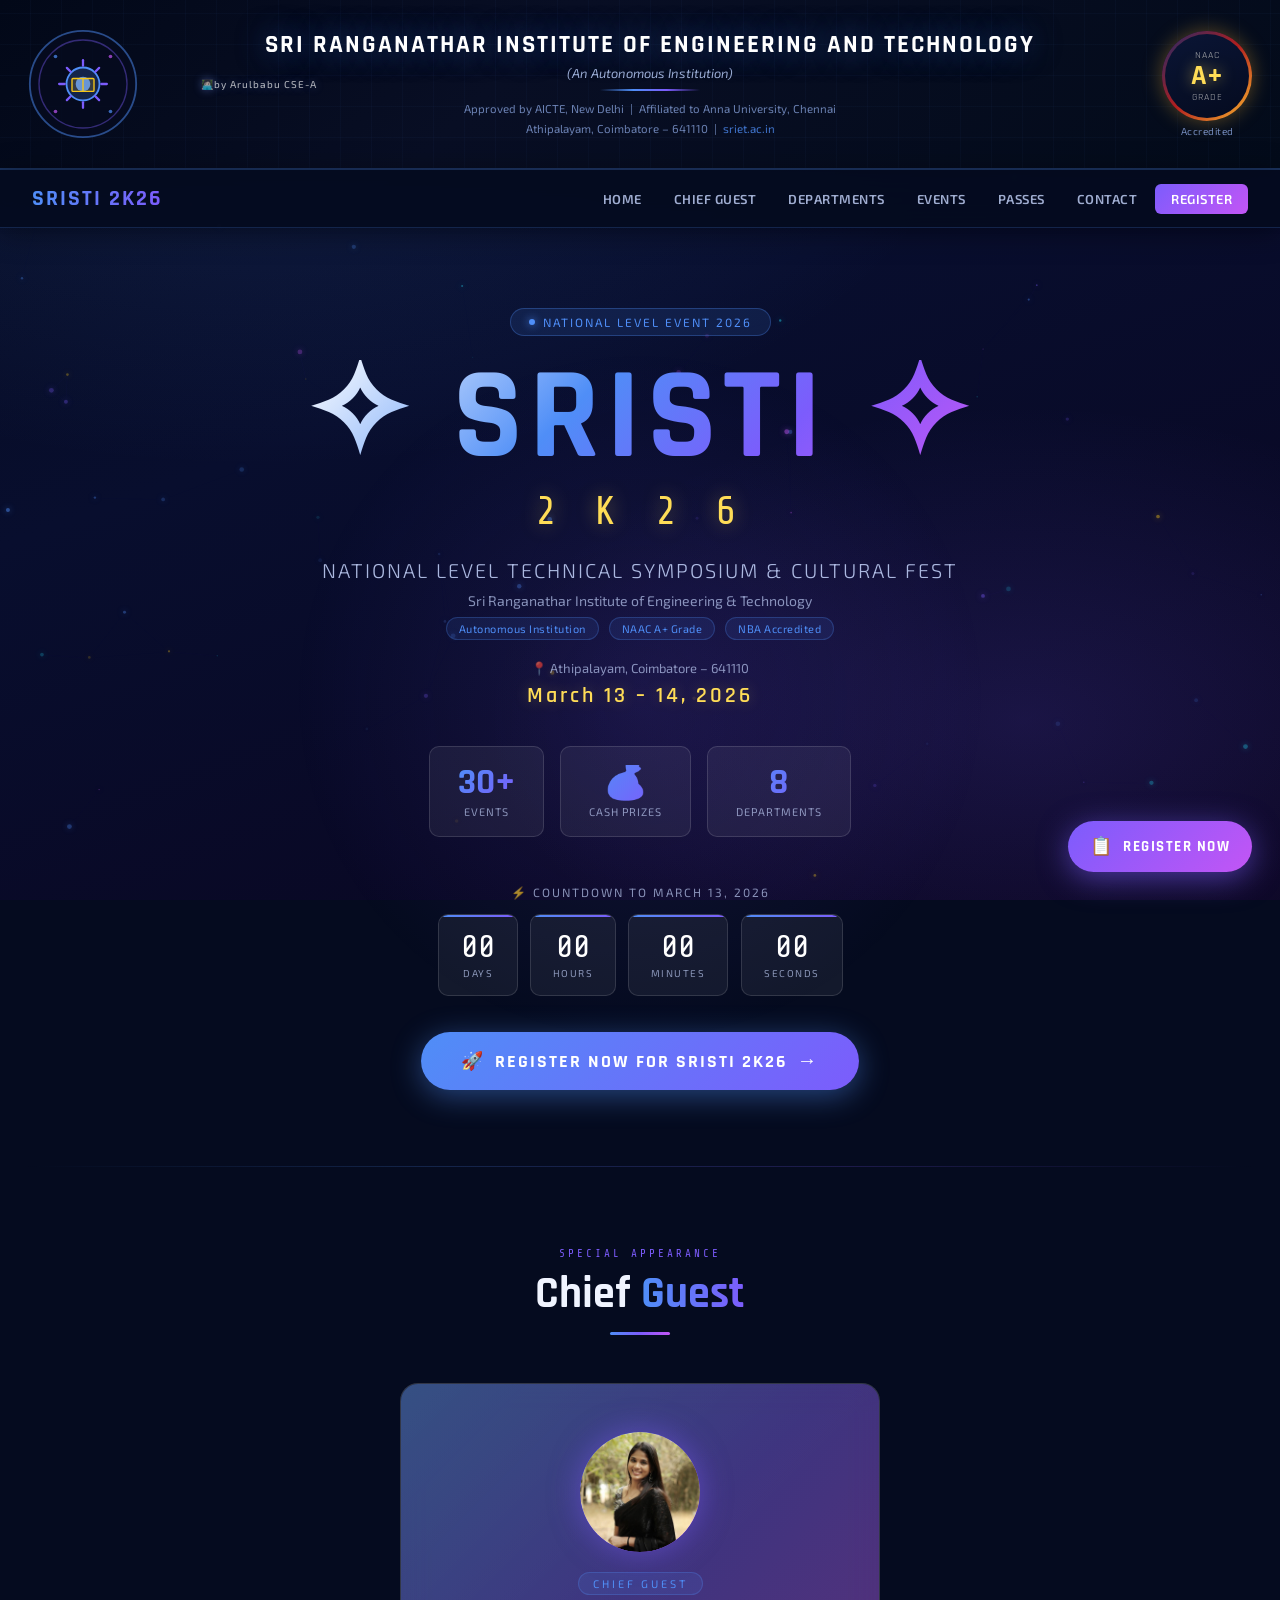
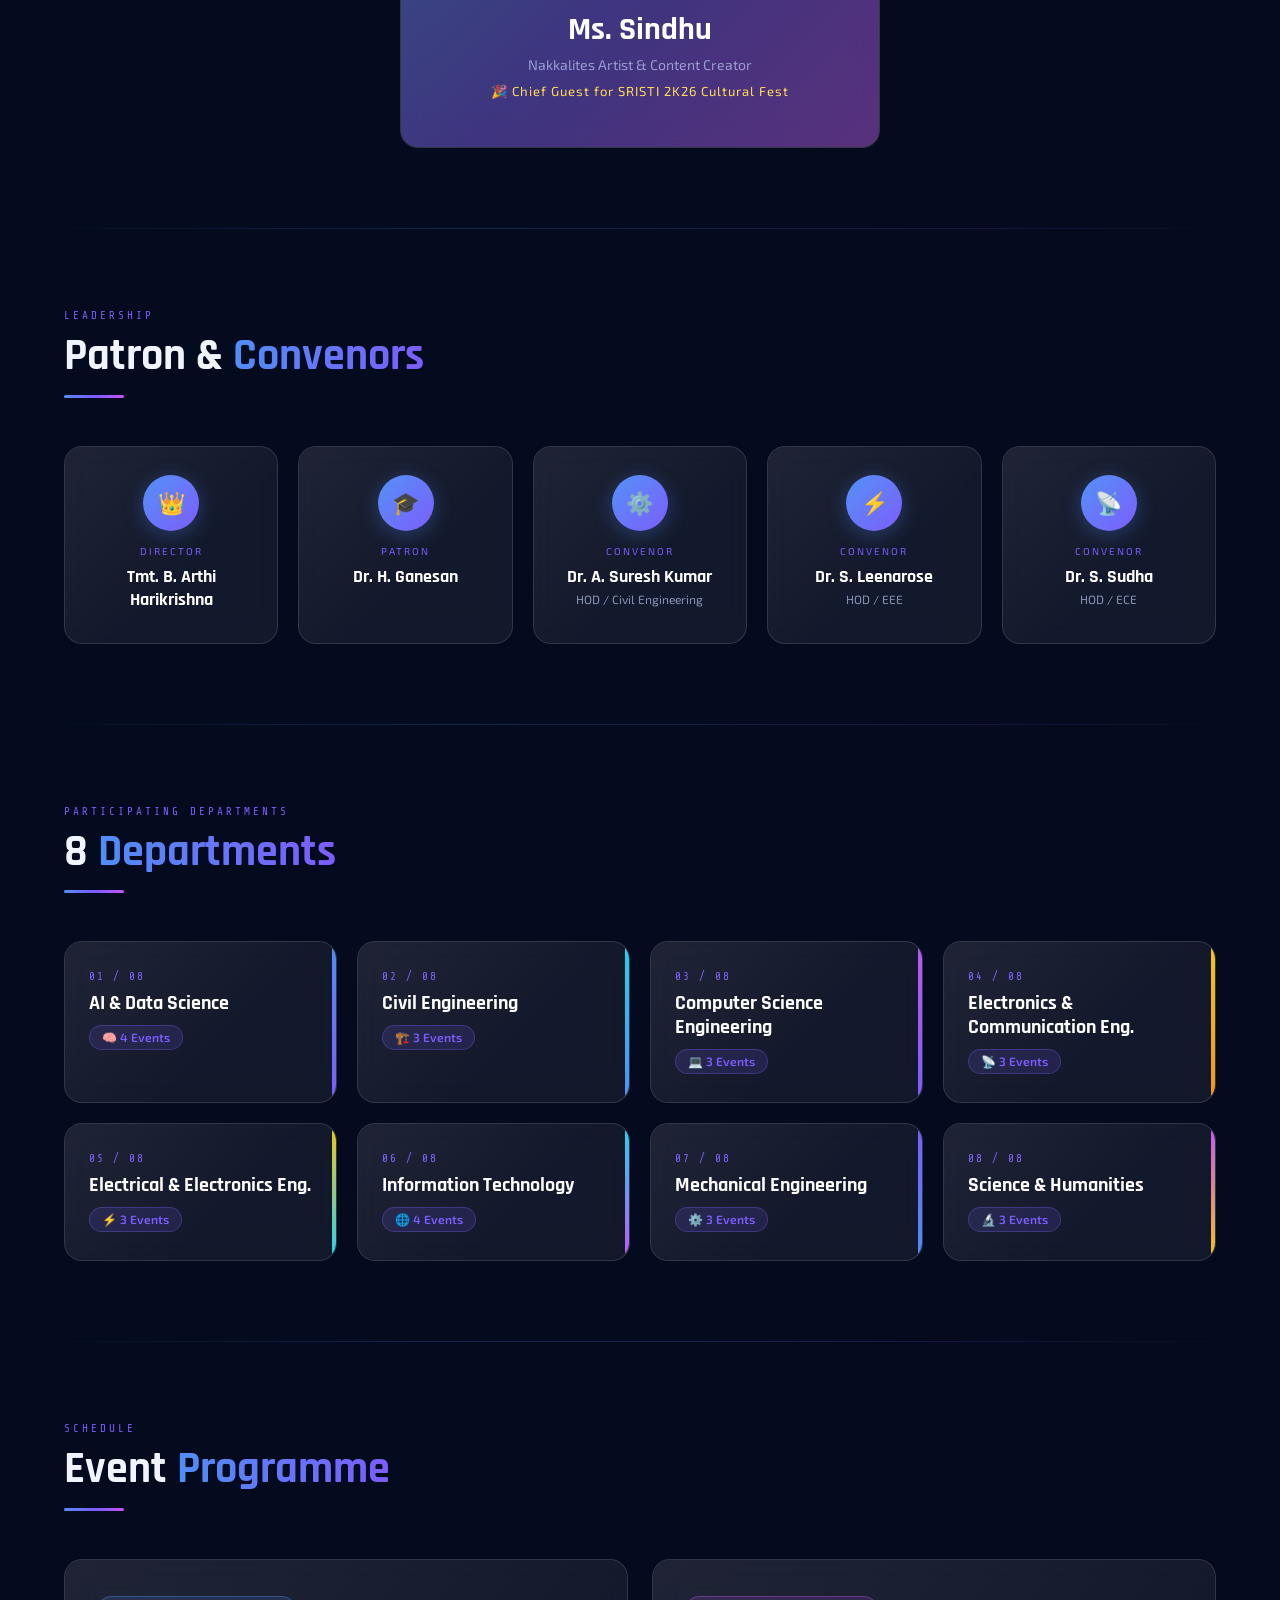
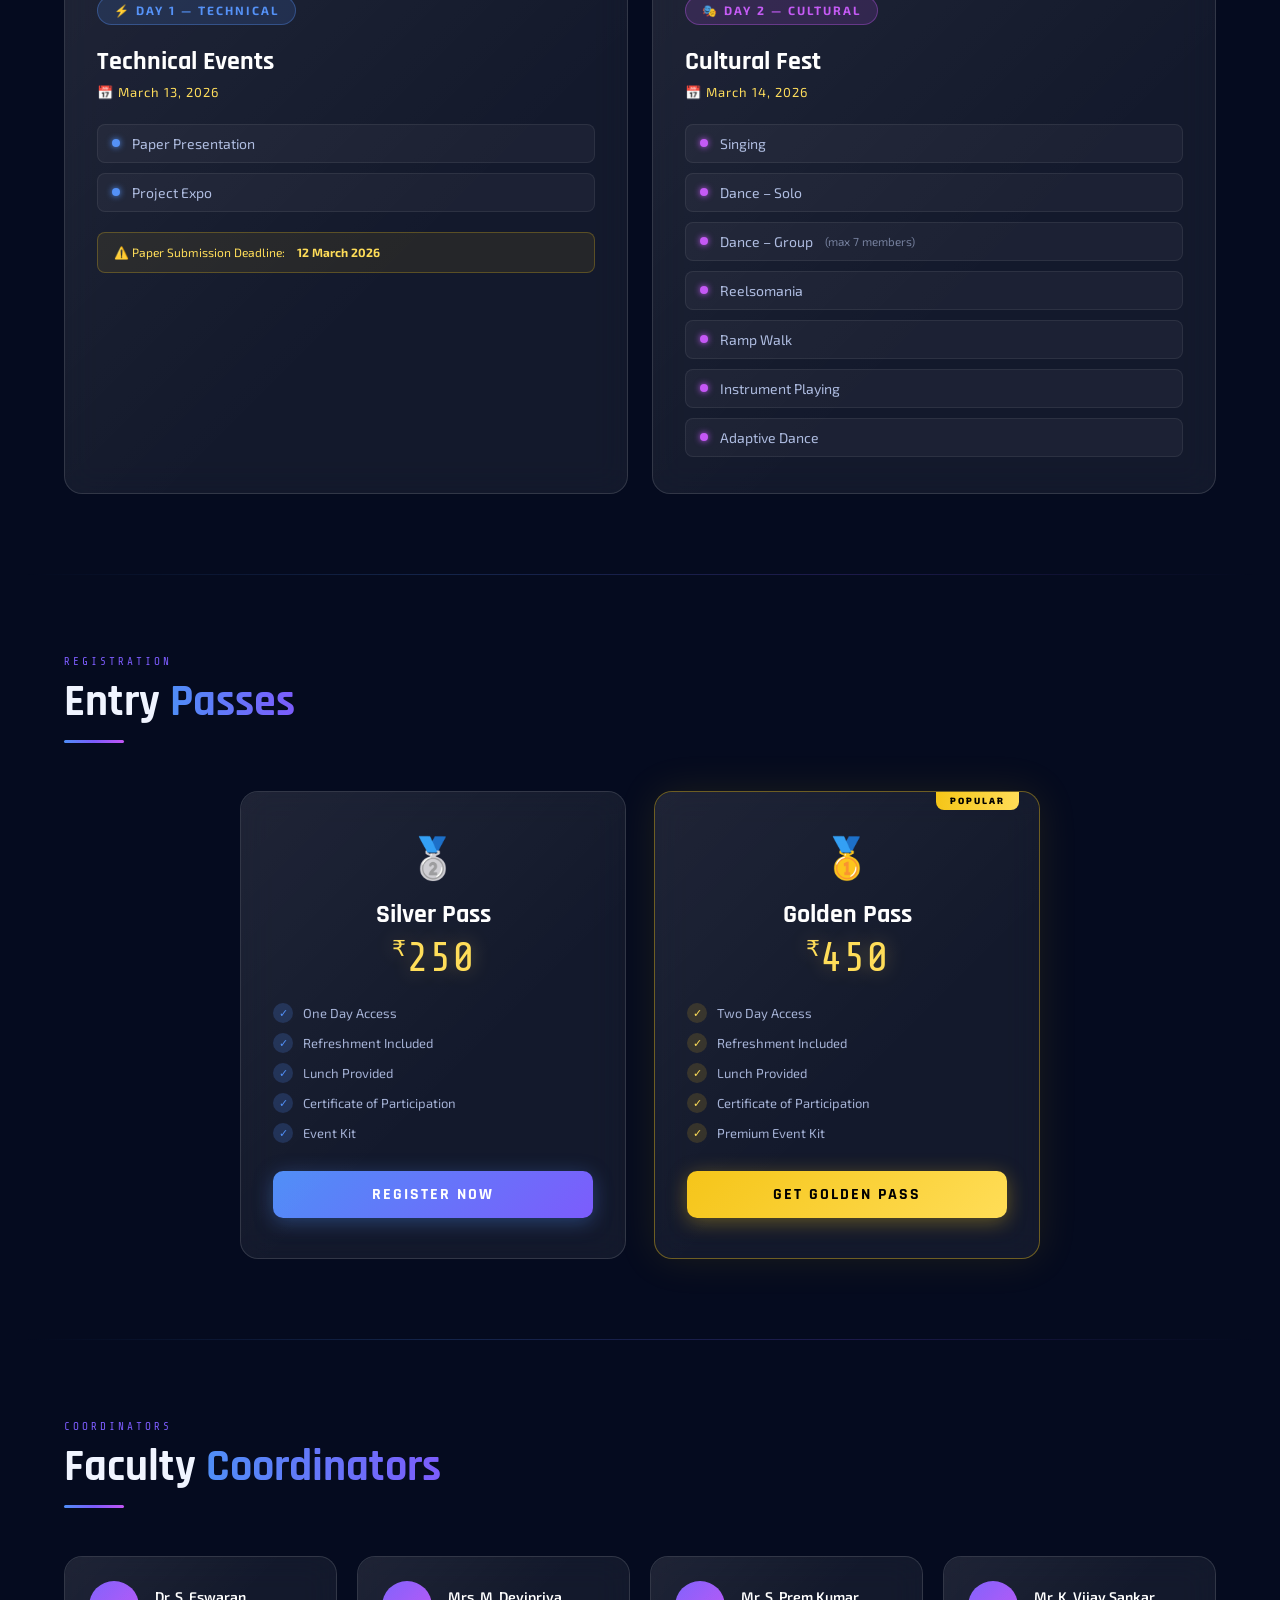
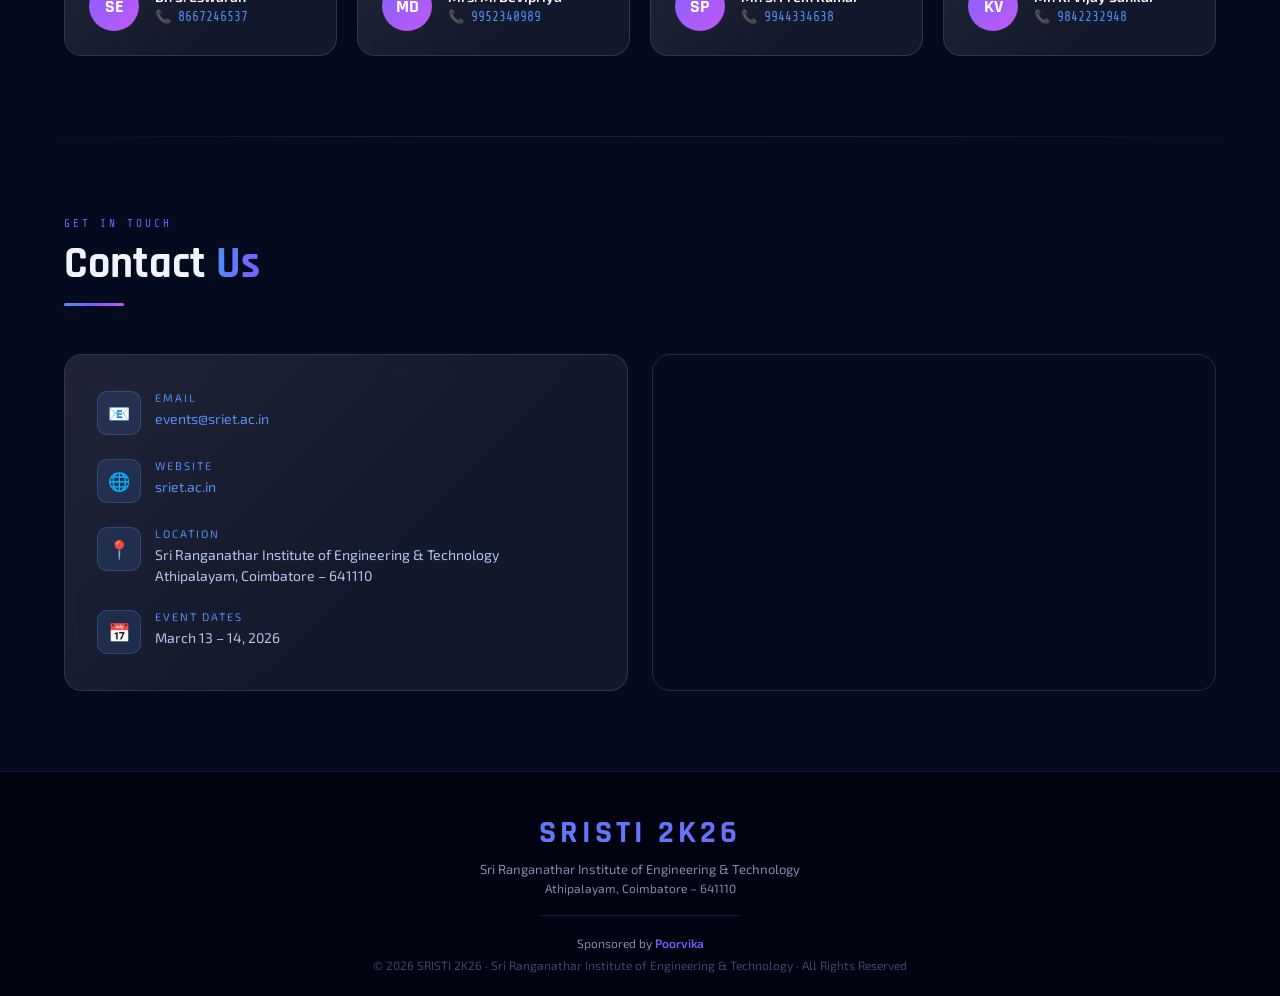
==== backup.html @ 2808796d "sristi" ====
<!DOCTYPE html>
<html lang="en">
<head>
<meta charset="UTF-8">
<meta name="viewport" content="width=device-width, initial-scale=1.0">
<title>SRISTI 2K26 – National Level Technical Symposium & Cultural Fest | SRIET</title>
<link rel="preconnect" href="https://fonts.googleapis.com">
<link rel="preconnect" href="https://fonts.gstatic.com" crossorigin>
<link href="https://fonts.googleapis.com/css2?family=Rajdhani:wght@400;500;600;700&family=Exo+2:ital,wght@0,300;0,400;0,600;0,700;0,900;1,400&family=Share+Tech+Mono&display=swap" rel="stylesheet">
<style>
  :root {
    --navy: #050b1f;
    --deep: #080e24;
    --blue1: #0a1535;
    --blue2: #0e1e4a;
    --accent: #4f8ef7;
    --accent2: #7c5cfc;
    --accent3: #c355f5;
    --gold: #f5c518;
    --gold2: #ffdd57;
    --cyan: #22d3ee;
    --white: #f0f4ff;
    --glass: rgba(255,255,255,0.06);
    --glass-border: rgba(255,255,255,0.13);
    --text-muted: rgba(200,215,255,0.65);
    --radius: 18px;
    --radius-sm: 10px;
  }
  *, *::before, *::after { box-sizing: border-box; margin: 0; padding: 0; }
  html { scroll-behavior: smooth; }
  body { font-family: 'Exo 2', sans-serif; background: var(--navy); color: var(--white); overflow-x: hidden; min-height: 100vh; }
  #particle-canvas { position: fixed; top: 0; left: 0; width: 100%; height: 100%; z-index: 0; pointer-events: none; }
  .bg-gradient {
    position: fixed; inset: 0; z-index: 0; pointer-events: none;
    background:
      radial-gradient(ellipse 80% 60% at 20% 10%, rgba(79,142,247,0.13) 0%, transparent 70%),
      radial-gradient(ellipse 60% 50% at 80% 80%, rgba(124,92,252,0.15) 0%, transparent 70%),
      linear-gradient(160deg, #050b1f 0%, #080e2e 40%, #0a0520 100%);
  }

  /* ===== INSTITUTE BANNER ===== */
  .institute-banner {
    position: relative; z-index: 100;
    background: linear-gradient(135deg, #020818 0%, #080e24 40%, #030b1a 100%);
    border-bottom: 2px solid rgba(79,142,247,0.3);
    padding: 18px 28px; min-height: 160px;
    display: flex; align-items: center; justify-content: space-between; gap: 16px;
    box-shadow: 0 4px 40px rgba(0,0,0,0.6);
  }
  .institute-banner::before {
    content: ''; position: absolute; inset: 0;
    background: repeating-linear-gradient(0deg, transparent, transparent 30px, rgba(79,142,247,0.03) 30px, rgba(79,142,247,0.03) 31px),
                repeating-linear-gradient(90deg, transparent, transparent 30px, rgba(79,142,247,0.03) 30px, rgba(79,142,247,0.03) 31px);
    pointer-events: none;
  }
  .banner-logo { width: 110px; height: 110px; flex-shrink: 0; position: relative; z-index: 1; }
  .banner-logo svg { width: 100%; height: 100%; }
  .banner-center { text-align: center; flex: 1; position: relative; z-index: 1; padding: 12px 8px; }
  .banner-institute-name {
    font-family: 'Rajdhani', sans-serif;
    font-size: clamp(13px, 2.3vw, 25px); font-weight: 700; color: #fff;
    text-transform: uppercase; letter-spacing: 2px; line-height: 1.2;
    text-shadow: 0 0 30px rgba(79,142,247,0.5);
  }
  .banner-sub { font-size: clamp(10px, 1.1vw, 13px); color: rgba(190,210,255,0.8); margin-top: 5px; font-style: italic; }
  .banner-info { font-size: clamp(9px, 0.95vw, 11.5px); color: rgba(160,190,255,0.65); margin-top: 6px; line-height: 1.7; }
  .banner-divider { width: 100px; height: 2px; background: linear-gradient(90deg, transparent, var(--accent), var(--accent2), transparent); margin: 8px auto; }
  .naac-badge { flex-shrink: 0; position: relative; z-index: 1; display: flex; flex-direction: column; align-items: center; gap: 4px; }
  .badge-ring { width: 90px; height: 90px; border-radius: 50%; background: linear-gradient(135deg, #1a2a6c, #b21f1f, #fdbb2d); padding: 3px; box-shadow: 0 0 20px rgba(253,187,45,0.35); }
  .badge-inner { width: 100%; height: 100%; border-radius: 50%; background: linear-gradient(160deg, #0a1535, #050b1f); display: flex; flex-direction: column; align-items: center; justify-content: center; gap: 1px; }
  .badge-label { font-family: 'Rajdhani', sans-serif; font-size: 10px; color: rgba(200,200,200,0.8); letter-spacing: 1px; text-transform: uppercase; }
  .badge-grade { font-family: 'Rajdhani', sans-serif; font-size: 28px; font-weight: 700; color: var(--gold2); line-height: 1; text-shadow: 0 0 15px rgba(255,221,87,0.6); }
  .badge-text { font-size: 10px; color: rgba(160,190,255,0.7); text-align: center; letter-spacing: 0.5px; }
  .developer-credit { position: absolute; left: 180px; top: 50%; transform: translateY(-50%); font-size: 10px; color: rgba(255,255,255,0.65); letter-spacing: 1px; font-weight: 500; text-shadow: 0 0 8px rgba(120,150,255,0.4); }

  /* ===== STICKY NAV ===== */
  .sticky-nav {
    position: sticky; top: 0; z-index: 999;
    background: rgba(5,11,31,0.92); backdrop-filter: blur(16px); -webkit-backdrop-filter: blur(16px);
    border-bottom: 1px solid rgba(79,142,247,0.2);
    padding: 0 32px; display: flex; align-items: center; justify-content: space-between; height: 58px;
    box-shadow: 0 4px 30px rgba(0,0,0,0.4);
  }
  .nav-brand { font-family: 'Rajdhani', sans-serif; font-size: 22px; font-weight: 700; background: linear-gradient(90deg, var(--accent), var(--accent2)); -webkit-background-clip: text; -webkit-text-fill-color: transparent; letter-spacing: 2px; }
  .nav-links { display: flex; gap: 4px; list-style: none; }
  .nav-links a { display: block; padding: 7px 14px; color: rgba(200,215,255,0.8); text-decoration: none; font-size: 13px; font-weight: 600; letter-spacing: 0.5px; border-radius: 6px; transition: all 0.2s; text-transform: uppercase; }
  .nav-links a:hover { color: #fff; background: rgba(79,142,247,0.15); }
  .nav-hamburger { display: none; flex-direction: column; gap: 5px; cursor: pointer; padding: 6px; border: none; background: none; }
  .nav-hamburger span { display: block; width: 24px; height: 2px; background: var(--accent); border-radius: 2px; }
  .mobile-menu { display: none; position: fixed; top: 58px; left: 0; right: 0; z-index: 998; background: rgba(5,11,31,0.97); backdrop-filter: blur(20px); padding: 16px; border-bottom: 1px solid rgba(79,142,247,0.2); }
  .mobile-menu.open { display: block; }
  .mobile-menu a { display: block; padding: 12px 16px; color: rgba(200,215,255,0.85); text-decoration: none; font-size: 14px; font-weight: 600; letter-spacing: 1px; text-transform: uppercase; border-radius: 8px; transition: all 0.2s; }
  .mobile-menu a:hover { background: rgba(79,142,247,0.15); color: #fff; }

  /* ===== HERO ===== */
  .hero {
    position: relative; z-index: 10; min-height: 100vh;
    display: flex; flex-direction: column; align-items: center; justify-content: center;
    text-align: center; padding: 80px 24px 60px; overflow: hidden;
  }
  .hero::before {
    content: ''; position: absolute; top: 50%; left: 50%; transform: translate(-50%, -50%);
    width: 700px; height: 700px; background: radial-gradient(circle, rgba(124,92,252,0.12) 0%, transparent 70%);
    pointer-events: none; animation: pulse-glow 4s ease-in-out infinite;
  }
  @keyframes pulse-glow { 0%,100%{transform:translate(-50%,-50%) scale(1);opacity:.8} 50%{transform:translate(-50%,-50%) scale(1.15);opacity:1} }
  .hero-tag { display: inline-flex; align-items: center; gap: 8px; background: rgba(79,142,247,0.12); border: 1px solid rgba(79,142,247,0.3); border-radius: 50px; padding: 6px 18px; font-size: 12px; letter-spacing: 2px; text-transform: uppercase; color: var(--accent); margin-bottom: 24px; animation: fadeUp 0.8s ease both; }
  .hero-tag::before { content: ''; width: 6px; height: 6px; border-radius: 50%; background: var(--accent); box-shadow: 0 0 8px var(--accent); animation: blink 1.5s infinite; }
  @keyframes blink { 0%,100%{opacity:1} 50%{opacity:0.3} }
  .hero-title { font-family: 'Rajdhani', sans-serif; font-size: clamp(64px, 12vw, 130px); font-weight: 700; line-height: 0.9; letter-spacing: 6px; background: linear-gradient(135deg, #fff 0%, var(--accent) 40%, var(--accent2) 70%, var(--accent3) 100%); -webkit-background-clip: text; -webkit-text-fill-color: transparent; background-clip: text; margin-bottom: 12px; animation: fadeUp 0.9s 0.1s ease both; }
  .hero-year { font-family: 'Share Tech Mono', monospace; font-size: clamp(18px, 4vw, 40px); color: var(--gold2); letter-spacing: 8px; text-shadow: 0 0 20px rgba(255,221,87,0.4); margin-bottom: 24px; animation: fadeUp 0.9s 0.2s ease both; }
  .hero-subtitle { font-size: clamp(13px, 2vw, 20px); color: rgba(200,215,255,0.85); font-weight: 300; letter-spacing: 2px; text-transform: uppercase; margin-bottom: 10px; animation: fadeUp 0.9s 0.3s ease both; }
  .hero-institute { font-size: clamp(11px, 1.3vw, 14px); color: var(--text-muted); margin-bottom: 8px; animation: fadeUp 0.9s 0.35s ease both; }
  .hero-badges { display: flex; gap: 10px; justify-content: center; flex-wrap: wrap; margin-bottom: 20px; animation: fadeUp 0.9s 0.4s ease both; }
  .hero-badge { font-size: 11px; background: rgba(79,142,247,0.1); border: 1px solid rgba(79,142,247,0.25); color: var(--accent); border-radius: 20px; padding: 4px 12px; letter-spacing: 0.5px; }
  .hero-location { font-size: 13px; color: var(--text-muted); margin-bottom: 6px; animation: fadeUp 0.9s 0.45s ease both; }
  .hero-date { font-family: 'Rajdhani', sans-serif; font-size: clamp(16px, 2.5vw, 22px); color: var(--gold2); letter-spacing: 3px; font-weight: 600; text-shadow: 0 0 15px rgba(255,221,87,0.3); margin-bottom: 36px; animation: fadeUp 0.9s 0.5s ease both; }
  .hero-cards { display: flex; gap: 16px; justify-content: center; flex-wrap: wrap; margin-bottom: 48px; animation: fadeUp 0.9s 0.55s ease both; }
  .hero-card { background: var(--glass); border: 1px solid var(--glass-border); border-radius: var(--radius-sm); padding: 18px 28px; backdrop-filter: blur(14px); text-align: center; min-width: 110px; transition: transform 0.3s, box-shadow 0.3s; }
  .hero-card:hover { transform: translateY(-5px); box-shadow: 0 8px 30px rgba(124,92,252,0.25); border-color: rgba(124,92,252,0.4); }
  .hero-card-num { font-family: 'Rajdhani', sans-serif; font-size: 36px; font-weight: 700; background: linear-gradient(135deg, var(--accent), var(--accent2)); -webkit-background-clip: text; -webkit-text-fill-color: transparent; line-height: 1; }
  .hero-card-label { font-size: 11px; text-transform: uppercase; letter-spacing: 1px; color: var(--text-muted); margin-top: 4px; }
  .countdown-wrap { animation: fadeUp 0.9s 0.6s ease both; }
  .countdown-title { font-size: 12px; letter-spacing: 2px; text-transform: uppercase; color: var(--text-muted); margin-bottom: 14px; }
  .countdown { display: flex; gap: 12px; justify-content: center; flex-wrap: wrap; }
  .cd-block { background: var(--glass); border: 1px solid var(--glass-border); border-radius: var(--radius-sm); padding: 16px 22px; backdrop-filter: blur(14px); text-align: center; min-width: 80px; position: relative; overflow: hidden; }
  .cd-block::before { content: ''; position: absolute; top: 0; left: 0; right: 0; height: 2px; background: linear-gradient(90deg, var(--accent), var(--accent2)); }
  .cd-num { font-family: 'Share Tech Mono', monospace; font-size: 32px; color: #fff; line-height: 1; }
  .cd-label { font-size: 10px; text-transform: uppercase; letter-spacing: 1.5px; color: var(--text-muted); margin-top: 4px; }
  @keyframes fadeUp { from{opacity:0;transform:translateY(28px)} to{opacity:1;transform:translateY(0)} }

  /* ===== SECTIONS ===== */
  section { position: relative; z-index: 10; padding: 80px 24px; max-width: 1200px; margin: 0 auto; }
  .section-tag { font-family: 'Share Tech Mono', monospace; font-size: 11px; letter-spacing: 3px; text-transform: uppercase; color: var(--accent2); margin-bottom: 10px; display: block; }
  .section-title { font-family: 'Rajdhani', sans-serif; font-size: clamp(28px, 4vw, 44px); font-weight: 700; line-height: 1.1; margin-bottom: 14px; }
  .section-title span { background: linear-gradient(90deg, var(--accent), var(--accent2)); -webkit-background-clip: text; -webkit-text-fill-color: transparent; }
  .section-divider { width: 60px; height: 3px; background: linear-gradient(90deg, var(--accent), var(--accent2), var(--accent3)); border-radius: 3px; margin-bottom: 48px; }
  .section-sep { position: relative; z-index: 10; height: 1px; background: linear-gradient(90deg, transparent, rgba(79,142,247,0.2), rgba(124,92,252,0.2), transparent); margin: 0 24px; }

  /* ===== GLASS CARD ===== */
  .glass-card { background: var(--glass); border: 1px solid var(--glass-border); border-radius: var(--radius); backdrop-filter: blur(16px); -webkit-backdrop-filter: blur(16px); transition: all 0.3s; overflow: hidden; position: relative; }
  .glass-card::before { content: ''; position: absolute; inset: 0; background: linear-gradient(135deg, rgba(255,255,255,0.05) 0%, transparent 60%); pointer-events: none; border-radius: inherit; }
  .glass-card:hover { border-color: rgba(124,92,252,0.4); box-shadow: 0 12px 40px rgba(124,92,252,0.2); transform: translateY(-4px); }

  /* ===== CHIEF GUEST ===== */
  .chief-guest-section { text-align: center; }
  .chief-guest-card { max-width: 480px; margin: 0 auto; padding: 48px 40px; position: relative; }
  .chief-guest-card::after { content: ''; position: absolute; inset: -1px; border-radius: var(--radius); background: linear-gradient(135deg, var(--accent), var(--accent2), var(--accent3)); z-index: -1; opacity: 0.4; }
  .guest-avatar { width: 120px; height: 120px; border-radius: 50%; margin: 0 auto 20px; display: flex; align-items: center; justify-content: center; box-shadow: 0 0 30px rgba(124,92,252,0.5); position: relative; overflow: hidden; }
  .guest-avatar img { width: 100%; height: 100%; object-fit: cover; border-radius: 50%; }
  .guest-avatar::after { content: ''; position: absolute; inset: -3px; border-radius: 50%; background: linear-gradient(135deg, var(--accent), var(--accent2), var(--accent3)); z-index: -1; animation: spin 6s linear infinite; }
  @keyframes spin { to{transform:rotate(360deg)} }
  .guest-label { font-size: 11px; letter-spacing: 3px; text-transform: uppercase; color: var(--accent); background: rgba(79,142,247,0.12); border: 1px solid rgba(79,142,247,0.25); border-radius: 20px; padding: 4px 14px; display: inline-block; margin-bottom: 14px; }
  .guest-name { font-family: 'Rajdhani', sans-serif; font-size: 32px; font-weight: 700; color: #fff; margin-bottom: 6px; }
  .guest-title { color: var(--text-muted); font-size: 14px; }
  .guest-event { margin-top: 10px; font-size: 13px; color: var(--gold2); letter-spacing: 1px; }

  /* ===== PATRON ===== */
  .patron-grid { display: grid; grid-template-columns: repeat(auto-fit, minmax(200px, 1fr)); gap: 20px; }
  .patron-card { padding: 28px 24px; text-align: center; }
  .patron-icon { width: 56px; height: 56px; border-radius: 50%; background: linear-gradient(135deg, var(--accent), var(--accent2)); margin: 0 auto 14px; display: flex; align-items: center; justify-content: center; font-size: 22px; box-shadow: 0 4px 20px rgba(79,142,247,0.3); }
  .patron-role { font-size: 10px; letter-spacing: 2px; text-transform: uppercase; color: var(--accent2); margin-bottom: 8px; }
  .patron-name { font-family: 'Rajdhani', sans-serif; font-size: 18px; font-weight: 700; color: #fff; margin-bottom: 4px; }
  .patron-dept { font-size: 12px; color: var(--text-muted); }

  /* ===== DEPARTMENTS ===== */
  .dept-grid { display: grid; grid-template-columns: repeat(auto-fit, minmax(250px, 1fr)); gap: 20px; }
  .dept-card { padding: 28px 24px; position: relative; cursor: pointer; }
  .dept-num { font-family: 'Share Tech Mono', monospace; font-size: 11px; color: var(--accent2); letter-spacing: 2px; margin-bottom: 8px; }
  .dept-name { font-family: 'Rajdhani', sans-serif; font-size: 20px; font-weight: 700; color: #fff; margin-bottom: 10px; line-height: 1.2; }
  .dept-events-count { display: inline-flex; align-items: center; gap: 6px; background: rgba(124,92,252,0.15); border: 1px solid rgba(124,92,252,0.3); border-radius: 20px; padding: 4px 12px; font-size: 12px; color: var(--accent2); font-weight: 600; }
  .dept-accent { position: absolute; top: 0; right: 0; width: 4px; height: 100%; border-radius: 0 var(--radius) var(--radius) 0; }
  .dept-card:nth-child(1) .dept-accent { background: linear-gradient(180deg, #4f8ef7, #7c5cfc); }
  .dept-card:nth-child(2) .dept-accent { background: linear-gradient(180deg, #22d3ee, #4f8ef7); }
  .dept-card:nth-child(3) .dept-accent { background: linear-gradient(180deg, #c355f5, #7c5cfc); }
  .dept-card:nth-child(4) .dept-accent { background: linear-gradient(180deg, #f5c518, #f59318); }
  .dept-card:nth-child(5) .dept-accent { background: linear-gradient(180deg, #f5c518, #22d3ee); }
  .dept-card:nth-child(6) .dept-accent { background: linear-gradient(180deg, #22d3ee, #c355f5); }
  .dept-card:nth-child(7) .dept-accent { background: linear-gradient(180deg, #7c5cfc, #4f8ef7); }
  .dept-card:nth-child(8) .dept-accent { background: linear-gradient(180deg, #c355f5, #f5c518); }

  /* ===== EVENTS ===== */
  .days-grid { display: grid; grid-template-columns: 1fr 1fr; gap: 24px; }
  .day-card { padding: 36px 32px; }
  .day-badge { display: inline-flex; align-items: center; gap: 8px; padding: 6px 16px; border-radius: 50px; font-size: 12px; font-weight: 700; letter-spacing: 2px; text-transform: uppercase; margin-bottom: 20px; }
  .day1-badge { background: rgba(79,142,247,0.15); border: 1px solid rgba(79,142,247,0.35); color: var(--accent); }
  .day2-badge { background: rgba(195,85,245,0.15); border: 1px solid rgba(195,85,245,0.35); color: var(--accent3); }
  .day-title { font-family: 'Rajdhani', sans-serif; font-size: 26px; font-weight: 700; color: #fff; margin-bottom: 6px; }
  .day-date { font-size: 13px; color: var(--gold2); margin-bottom: 24px; letter-spacing: 1px; }
  .event-list { list-style: none; display: flex; flex-direction: column; gap: 10px; }
  .event-list li { display: flex; align-items: center; gap: 12px; font-size: 14px; color: rgba(200,215,255,0.85); padding: 10px 14px; background: rgba(255,255,255,0.04); border-radius: 8px; border: 1px solid rgba(255,255,255,0.07); transition: all 0.2s; }
  .event-list li:hover { background: rgba(79,142,247,0.1); border-color: rgba(79,142,247,0.25); transform: translateX(4px); }
  .event-dot { width: 8px; height: 8px; border-radius: 50%; flex-shrink: 0; }
  .day1 .event-dot { background: var(--accent); box-shadow: 0 0 6px var(--accent); }
  .day2 .event-dot { background: var(--accent3); box-shadow: 0 0 6px var(--accent3); }
  .deadline-note { margin-top: 20px; padding: 12px 16px; background: rgba(245,197,24,0.08); border: 1px solid rgba(245,197,24,0.25); border-radius: 8px; font-size: 12px; color: var(--gold2); display: flex; align-items: center; gap: 8px; }

  /* ===== PASSES ===== */
  .passes-grid { display: grid; grid-template-columns: 1fr 1fr; gap: 28px; max-width: 800px; margin: 0 auto; }
  .pass-card { padding: 40px 32px; text-align: center; }
  .pass-card.featured { border-color: rgba(245,197,24,0.4); box-shadow: 0 0 40px rgba(245,197,24,0.1); }
  .pass-card.featured::after { content: 'POPULAR'; position: absolute; top: -1px; right: 20px; background: linear-gradient(90deg, var(--gold), var(--gold2)); color: #000; font-size: 9px; font-weight: 800; letter-spacing: 2px; padding: 4px 14px; border-radius: 0 0 8px 8px; }
  .pass-icon { font-size: 40px; margin-bottom: 16px; }
  .pass-name { font-family: 'Rajdhani', sans-serif; font-size: 26px; font-weight: 700; color: #fff; margin-bottom: 6px; }
  .pass-price { font-family: 'Share Tech Mono', monospace; font-size: 42px; color: var(--gold2); text-shadow: 0 0 20px rgba(255,221,87,0.3); margin-bottom: 24px; line-height: 1; }
  .pass-price sup { font-size: 22px; vertical-align: super; }
  .pass-features { list-style: none; text-align: left; display: flex; flex-direction: column; gap: 10px; margin-bottom: 28px; }
  .pass-features li { font-size: 13px; color: rgba(200,215,255,0.8); display: flex; align-items: center; gap: 10px; }
  .pass-features li::before { content: '✓'; width: 20px; height: 20px; background: rgba(79,142,247,0.2); border-radius: 50%; display: flex; align-items: center; justify-content: center; font-size: 11px; color: var(--accent); flex-shrink: 0; text-align: center; line-height: 20px; }
  .pass-card.featured .pass-features li::before { background: rgba(245,197,24,0.15); color: var(--gold2); }
  .btn { display: inline-block; width: 100%; padding: 13px 24px; border-radius: 10px; font-family: 'Rajdhani', sans-serif; font-size: 16px; font-weight: 700; letter-spacing: 2px; text-transform: uppercase; text-decoration: none; text-align: center; cursor: pointer; border: none; transition: all 0.3s; }
  .btn-primary { background: linear-gradient(135deg, var(--accent), var(--accent2)); color: #fff; box-shadow: 0 4px 20px rgba(79,142,247,0.35); }
  .btn-primary:hover { transform: translateY(-2px); box-shadow: 0 8px 30px rgba(79,142,247,0.5); }
  .btn-gold { background: linear-gradient(135deg, var(--gold), var(--gold2)); color: #000; box-shadow: 0 4px 20px rgba(245,197,24,0.35); }
  .btn-gold:hover { transform: translateY(-2px); box-shadow: 0 8px 30px rgba(245,197,24,0.5); }

  /* ===== FACULTY ===== */
  .faculty-grid { display: grid; grid-template-columns: repeat(auto-fit, minmax(220px, 1fr)); gap: 20px; }
  .faculty-card { padding: 24px; display: flex; align-items: center; gap: 16px; }
  .faculty-avatar { width: 50px; height: 50px; border-radius: 50%; background: linear-gradient(135deg, var(--accent2), var(--accent3)); display: flex; align-items: center; justify-content: center; font-family: 'Rajdhani', sans-serif; font-size: 18px; font-weight: 700; color: #fff; flex-shrink: 0; }
  .faculty-name { font-weight: 600; font-size: 14px; color: #fff; margin-bottom: 4px; }
  .faculty-phone { font-family: 'Share Tech Mono', monospace; font-size: 13px; color: var(--accent); text-decoration: none; display: flex; align-items: center; gap: 4px; }
  .faculty-phone:hover { color: var(--accent2); }

  /* ===== CONTACT ===== */
  .contact-grid { display: grid; grid-template-columns: 1fr 1fr; gap: 24px; }
  .contact-info-card { padding: 36px 32px; }
  .contact-item { display: flex; align-items: flex-start; gap: 14px; margin-bottom: 24px; }
  .contact-item:last-child { margin-bottom: 0; }
  .contact-icon { width: 44px; height: 44px; border-radius: 10px; background: rgba(79,142,247,0.15); border: 1px solid rgba(79,142,247,0.25); display: flex; align-items: center; justify-content: center; font-size: 18px; flex-shrink: 0; }
  .contact-label { font-size: 11px; letter-spacing: 2px; text-transform: uppercase; color: var(--accent); margin-bottom: 4px; }
  .contact-value { font-size: 14px; color: rgba(200,215,255,0.9); line-height: 1.5; }
  .contact-value a { color: var(--accent); text-decoration: none; }
  .contact-value a:hover { color: var(--accent2); }
  .map-card { border-radius: var(--radius); overflow: hidden; border: 1px solid var(--glass-border); min-height: 320px; }
  .map-card iframe { width: 100%; height: 100%; min-height: 320px; border: none; display: block; }

  /* ===== FOOTER ===== */
  footer { position: relative; z-index: 10; background: rgba(2,5,16,0.95); border-top: 1px solid rgba(79,142,247,0.15); padding: 40px 24px 24px; text-align: center; }
  .footer-logo { font-family: 'Rajdhani', sans-serif; font-size: 32px; font-weight: 700; background: linear-gradient(90deg, var(--accent), var(--accent2)); -webkit-background-clip: text; -webkit-text-fill-color: transparent; letter-spacing: 4px; margin-bottom: 8px; }
  .footer-inst { font-size: 13px; color: var(--text-muted); margin-bottom: 4px; }
  .footer-divider { width: 200px; height: 1px; background: rgba(79,142,247,0.2); margin: 20px auto; }
  .footer-sponsor { font-size: 12px; color: var(--text-muted); margin-bottom: 8px; }
  .footer-sponsor span { color: var(--accent2); font-weight: 600; }
  .footer-copy { font-size: 12px; color: rgba(120,140,180,0.5); }

  /* ===== SCROLL REVEAL ===== */
  .reveal { opacity: 0; transform: translateY(30px); transition: opacity 0.6s ease, transform 0.6s ease; }
  .reveal.visible { opacity: 1; transform: translateY(0); }

  /* ===== RESPONSIVE ===== */
  @media (max-width: 900px) {
    .days-grid { grid-template-columns: 1fr; }
    .passes-grid { grid-template-columns: 1fr; max-width: 400px; }
    .contact-grid { grid-template-columns: 1fr; }
    .banner-logo { width: 80px; height: 80px; }
    .badge-ring { width: 70px; height: 70px; }
    .badge-grade { font-size: 22px; }
  }
  @media (max-width: 640px) {
    .nav-links { display: none; }
    .nav-hamburger { display: flex; }
    .institute-banner { min-height: auto; padding: 14px 16px; gap: 10px; }
    .banner-logo { width: 55px; height: 55px; }
    .badge-ring { width: 55px; height: 55px; }
    .badge-grade { font-size: 18px; }
    .badge-label { font-size: 8px; }
    .banner-sub { display: none; }
    .patron-grid { grid-template-columns: 1fr 1fr; }
    .faculty-grid { grid-template-columns: 1fr; }
    .dept-grid { grid-template-columns: 1fr; }
    section { padding: 60px 16px; }
    .day-card { padding: 24px 20px; }
    .pass-card { padding: 28px 20px; }
    .contact-info-card { padding: 24px 20px; }
  }

  /* ===== FLOATING REGISTER BUTTON ===== */
  .float-register {
    position: fixed; bottom: 28px; right: 28px; z-index: 9999;
    display: flex; align-items: center; gap: 10px;
    background: linear-gradient(135deg, var(--accent2), var(--accent3));
    color: #fff; text-decoration: none;
    font-family: 'Rajdhani', sans-serif; font-size: 15px; font-weight: 700; letter-spacing: 1.5px; text-transform: uppercase;
    padding: 14px 22px; border-radius: 50px;
    box-shadow: 0 6px 30px rgba(124,92,252,0.55), 0 0 0 0 rgba(124,92,252,0.4);
    animation: float-pulse 2.5s infinite;
    transition: transform 0.2s, box-shadow 0.2s;
  }
  .float-register:hover { transform: translateY(-3px) scale(1.04); box-shadow: 0 10px 40px rgba(124,92,252,0.7); }
  .float-register .fr-icon { font-size: 18px; }
  @keyframes float-pulse {
    0%,100% { box-shadow: 0 6px 30px rgba(124,92,252,0.55), 0 0 0 0 rgba(124,92,252,0.4); }
    50% { box-shadow: 0 6px 30px rgba(124,92,252,0.55), 0 0 0 10px rgba(124,92,252,0); }
  }

  /* ===== HERO REGISTER BUTTON ===== */
  .hero-register-btn {
    display: inline-flex; align-items: center; gap: 10px;
    background: linear-gradient(135deg, var(--accent), var(--accent2));
    color: #fff; text-decoration: none;
    font-family: 'Rajdhani', sans-serif; font-size: 18px; font-weight: 700; letter-spacing: 2px; text-transform: uppercase;
    padding: 16px 40px; border-radius: 50px;
    box-shadow: 0 6px 30px rgba(79,142,247,0.45);
    margin-top: 36px; margin-bottom: 16px;
    transition: all 0.3s;
    animation: fadeUp 0.9s 0.65s ease both;
    position: relative; overflow: hidden;
  }
  .hero-register-btn::before {
    content: ''; position: absolute; inset: 0;
    background: linear-gradient(135deg, rgba(255,255,255,0.15), transparent);
    opacity: 0; transition: opacity 0.3s;
  }
  .hero-register-btn:hover { transform: translateY(-3px); box-shadow: 0 12px 40px rgba(79,142,247,0.65); }
  .hero-register-btn:hover::before { opacity: 1; }
  .hero-register-btn .btn-arrow { font-size: 20px; transition: transform 0.3s; }
  .hero-register-btn:hover .btn-arrow { transform: translateX(4px); }

  @media (max-width: 640px) {
    .float-register { bottom: 18px; right: 16px; font-size: 13px; padding: 12px 18px; }
    .float-register .fr-label { display: none; }
  }
</style>
</head>
<body>

<div class="bg-gradient"></div>
<canvas id="particle-canvas"></canvas>

<!-- INSTITUTE BANNER -->
<div class="institute-banner">
  <div class="banner-logo">
    <svg viewBox="0 0 120 120" fill="none" xmlns="http://www.w3.org/2000/svg">
      <circle cx="60" cy="60" r="58" stroke="rgba(79,142,247,0.5)" stroke-width="2" fill="rgba(5,11,31,0.8)"/>
      <circle cx="60" cy="60" r="48" stroke="rgba(124,92,252,0.4)" stroke-width="1.5" fill="none"/>
      <circle cx="60" cy="60" r="18" fill="rgba(79,142,247,0.2)" stroke="#4f8ef7" stroke-width="2"/>
      <circle cx="60" cy="60" r="8" fill="#4f8ef7"/>
      <g stroke="#7c5cfc" stroke-width="2.5" stroke-linecap="round">
        <line x1="60" y1="34" x2="60" y2="40"/><line x1="60" y1="80" x2="60" y2="86"/>
        <line x1="34" y1="60" x2="40" y2="60"/><line x1="80" y1="60" x2="86" y2="60"/>
        <line x1="42.4" y1="42.4" x2="46.6" y2="46.6"/><line x1="73.4" y1="73.4" x2="77.6" y2="77.6"/>
        <line x1="77.6" y1="42.4" x2="73.4" y2="46.6"/><line x1="46.6" y1="73.4" x2="42.4" y2="77.6"/>
      </g>
      <rect x="48" y="54" width="24" height="14" rx="1" fill="rgba(245,197,24,0.15)" stroke="#f5c518" stroke-width="1.5"/>
      <line x1="60" y1="54" x2="60" y2="68" stroke="#f5c518" stroke-width="1.5"/>
      <circle cx="30" cy="30" r="2" fill="#4f8ef7" opacity="0.7"/>
      <circle cx="90" cy="30" r="2" fill="#c355f5" opacity="0.7"/>
      <circle cx="30" cy="90" r="2" fill="#c355f5" opacity="0.7"/>
      <circle cx="90" cy="90" r="2" fill="#4f8ef7" opacity="0.7"/>
    </svg>
  </div>
  <div class="developer-credit"> &nbsp;&nbsp;&nbsp;&nbsp;&nbsp;&nbsp;  👩🏻‍💻by Arulbabu CSE-A</div>
  <div class="banner-center">
    <div class="banner-institute-name">Sri Ranganathar Institute of Engineering and Technology</div>
    <div class="banner-sub">(An Autonomous Institution)</div>
    <div class="banner-divider"></div>
    <div class="banner-info">
      Approved by AICTE, New Delhi &nbsp;|&nbsp; Affiliated to Anna University, Chennai<br>
      Athipalayam, Coimbatore – 641110 &nbsp;|&nbsp; <a href="https://sriet.ac.in" target="_blank" style="color:rgba(79,142,247,0.8);text-decoration:none;">sriet.ac.in</a>
    </div>
  </div>
  <div class="naac-badge">
    <div class="badge-ring">
      <div class="badge-inner">
        <div class="badge-label">NAAC</div>
        <div class="badge-grade">A+</div>
        <div class="badge-label">GRADE</div>
      </div>
    </div>
    <div class="badge-text">Accredited</div>
  </div>
</div>

<!-- STICKY NAV -->
<nav class="sticky-nav">
  <div class="nav-brand">SRISTI 2K26</div>
  <ul class="nav-links">
    <li><a href="#home">Home</a></li>
    <li><a href="#chief-guest">Chief Guest</a></li>
    <li><a href="#departments">Departments</a></li>
    <li><a href="#events">Events</a></li>
    <li><a href="#passes">Passes</a></li>
    <li><a href="#contact">Contact</a></li>
    <li><a href="https://docs.google.com/forms/d/e/1FAIpQLSfAbh7NrRnqt6r8WCPY9er4l4lKDhxNhqq0VFgawzX2MFamcQ/viewform" target="_blank" rel="noopener noreferrer" style="background:linear-gradient(135deg,var(--accent2),var(--accent3));color:#fff;border-radius:6px;padding:7px 16px;">Register</a></li>
  </ul>
  <button class="nav-hamburger" id="hamburger" aria-label="Menu">
    <span></span><span></span><span></span>
  </button>
</nav>
<div class="mobile-menu" id="mobileMenu">
  <a href="#home" onclick="closeMobile()">Home</a>
  <a href="#chief-guest" onclick="closeMobile()">Chief Guest</a>
  <a href="#departments" onclick="closeMobile()">Departments</a>
  <a href="#events" onclick="closeMobile()">Events</a>
  <a href="#passes" onclick="closeMobile()">Passes</a>
  <a href="#contact" onclick="closeMobile()">Contact</a>
  <a href="https://docs.google.com/forms/d/e/1FAIpQLSfAbh7NrRnqt6r8WCPY9er4l4lKDhxNhqq0VFgawzX2MFamcQ/viewform" target="_blank" rel="noopener noreferrer" onclick="closeMobile()" style="background:linear-gradient(135deg,var(--accent2),var(--accent3));color:#fff;">Register</a>
</div>

<!-- HERO -->
<section class="hero" id="home">
  <div class="hero-tag">National Level Event 2026</div>
  <div class="hero-title">✧ SRISTI ✧</div>
  <div class="hero-year">2 K 2 6</div>
  <div class="hero-subtitle">National Level Technical Symposium &amp; Cultural Fest</div>
  <div class="hero-institute">Sri Ranganathar Institute of Engineering &amp; Technology</div>
  <div class="hero-badges">
    <span class="hero-badge">Autonomous Institution</span>
    <span class="hero-badge">NAAC A+ Grade</span>
    <span class="hero-badge">NBA Accredited</span>
  </div>
  <div class="hero-location">📍 Athipalayam, Coimbatore – 641110</div>
  <div class="hero-date">March 13 – 14, 2026</div>
  <div class="hero-cards">
    <div class="hero-card"><div class="hero-card-num">30+</div><div class="hero-card-label">Events</div></div>
    <div class="hero-card"><div class="hero-card-num">💰</div><div class="hero-card-label">Cash Prizes</div></div>
    <div class="hero-card"><div class="hero-card-num">8</div><div class="hero-card-label">Departments</div></div>
  </div>
  <div class="countdown-wrap">
    <div class="countdown-title">⚡ Countdown to March 13, 2026</div>
    <div class="countdown">
      <div class="cd-block"><div class="cd-num" id="cd-days">00</div><div class="cd-label">Days</div></div>
      <div class="cd-block"><div class="cd-num" id="cd-hours">00</div><div class="cd-label">Hours</div></div>
      <div class="cd-block"><div class="cd-num" id="cd-mins">00</div><div class="cd-label">Minutes</div></div>
      <div class="cd-block"><div class="cd-num" id="cd-secs">00</div><div class="cd-label">Seconds</div></div>
    </div>
  </div>
  <a href="https://docs.google.com/forms/d/e/1FAIpQLSfAbh7NrRnqt6r8WCPY9er4l4lKDhxNhqq0VFgawzX2MFamcQ/viewform" target="_blank" rel="noopener noreferrer" class="hero-register-btn">
    <span>🚀</span><span class="fr-label">Register Now for SRISTI 2K26</span><span class="btn-arrow">→</span>
  </a>
</section>

<div class="section-sep"></div>

<!-- CHIEF GUEST -->
<section class="chief-guest-section" id="chief-guest">
  <span class="section-tag">Special Appearance</span>
  <h2 class="section-title">Chief <span>Guest</span></h2>
  <div class="section-divider" style="margin-left:auto;margin-right:auto;"></div>
  <div class="glass-card chief-guest-card reveal">
    <div class="guest-avatar">
      <img src="sindhu.jpg" alt="Ms. Sindhu Nakkalites - Chief Guest">
    </div>
    <div class="guest-label">Chief Guest</div>
    <div class="guest-name">Ms. Sindhu </div>
    <div class="guest-title">Nakkalites Artist  &amp; Content Creator</div>
    <div class="guest-event">🎉 Chief Guest for SRISTI 2K26 Cultural Fest</div>
  </div>
</section>

<div class="section-sep"></div>

<!-- PATRON -->
<section id="patron">
  <span class="section-tag">Leadership</span>
  <h2 class="section-title">Patron &amp; <span>Convenors</span></h2>
  <div class="section-divider"></div>
  <div class="patron-grid">
    <div class="glass-card patron-card reveal"><div class="patron-icon">👑</div><div class="patron-role">Director</div><div class="patron-name">Tmt. B. Arthi Harikrishna</div></div>
    <div class="glass-card patron-card reveal"><div class="patron-icon">🎓</div><div class="patron-role">Patron</div><div class="patron-name">Dr. H. Ganesan</div></div>
    <div class="glass-card patron-card reveal"><div class="patron-icon">⚙️</div><div class="patron-role">Convenor</div><div class="patron-name">Dr. A. Suresh Kumar</div><div class="patron-dept">HOD / Civil Engineering</div></div>
    <div class="glass-card patron-card reveal"><div class="patron-icon">⚡</div><div class="patron-role">Convenor</div><div class="patron-name">Dr. S. Leenarose</div><div class="patron-dept">HOD / EEE</div></div>
    <div class="glass-card patron-card reveal"><div class="patron-icon">📡</div><div class="patron-role">Convenor</div><div class="patron-name">Dr. S. Sudha</div><div class="patron-dept">HOD / ECE</div></div>
  </div>
</section>

<div class="section-sep"></div>

<!-- DEPARTMENTS -->
<section id="departments">
  <span class="section-tag">Participating Departments</span>
  <h2 class="section-title">8 <span>Departments</span></h2>
  <div class="section-divider"></div>
  <div class="dept-grid">
    <div class="glass-card dept-card reveal"><div class="dept-accent"></div><div class="dept-num">01 / 08</div><div class="dept-name">AI &amp; Data Science</div><span class="dept-events-count">🧠 4 Events</span></div>
    <div class="glass-card dept-card reveal"><div class="dept-accent"></div><div class="dept-num">02 / 08</div><div class="dept-name">Civil Engineering</div><span class="dept-events-count">🏗️ 3 Events</span></div>
    <div class="glass-card dept-card reveal"><div class="dept-accent"></div><div class="dept-num">03 / 08</div><div class="dept-name">Computer Science Engineering</div><span class="dept-events-count">💻 3 Events</span></div>
    <div class="glass-card dept-card reveal"><div class="dept-accent"></div><div class="dept-num">04 / 08</div><div class="dept-name">Electronics &amp; Communication Eng.</div><span class="dept-events-count">📡 3 Events</span></div>
    <div class="glass-card dept-card reveal"><div class="dept-accent"></div><div class="dept-num">05 / 08</div><div class="dept-name">Electrical &amp; Electronics Eng.</div><span class="dept-events-count">⚡ 3 Events</span></div>
    <div class="glass-card dept-card reveal"><div class="dept-accent"></div><div class="dept-num">06 / 08</div><div class="dept-name">Information Technology</div><span class="dept-events-count">🌐 4 Events</span></div>
    <div class="glass-card dept-card reveal"><div class="dept-accent"></div><div class="dept-num">07 / 08</div><div class="dept-name">Mechanical Engineering</div><span class="dept-events-count">⚙️ 3 Events</span></div>
    <div class="glass-card dept-card reveal"><div class="dept-accent"></div><div class="dept-num">08 / 08</div><div class="dept-name">Science &amp; Humanities</div><span class="dept-events-count">🔬 3 Events</span></div>
  </div>
</section>

<div class="section-sep"></div>

<!-- EVENTS -->
<section id="events">
  <span class="section-tag">Schedule</span>
  <h2 class="section-title">Event <span>Programme</span></h2>
  <div class="section-divider"></div>
  <div class="days-grid">
    <div class="glass-card day-card reveal day1">
      <div class="day-badge day1-badge">⚡ Day 1 — Technical</div>
      <div class="day-title">Technical Events</div>
      <div class="day-date">📅 March 13, 2026</div>
      <ul class="event-list">
        <li><span class="event-dot"></span>Paper Presentation</li>
        <li><span class="event-dot"></span>Project Expo</li>
      </ul>
      <div class="deadline-note">⚠️ Paper Submission Deadline: <strong style="margin-left:4px;">12 March 2026</strong></div>
    </div>
    <div class="glass-card day-card reveal day2">
      <div class="day-badge day2-badge">🎭 Day 2 — Cultural</div>
      <div class="day-title">Cultural Fest</div>
      <div class="day-date">📅 March 14, 2026</div>
      <ul class="event-list">
        <li><span class="event-dot"></span>Singing</li>
        <li><span class="event-dot"></span>Dance – Solo</li>
        <li><span class="event-dot"></span>Dance – Group <small style="opacity:.6">(max 7 members)</small></li>
        <li><span class="event-dot"></span>Reelsomania</li>
        <li><span class="event-dot"></span>Ramp Walk</li>
        <li><span class="event-dot"></span>Instrument Playing</li>
        <li><span class="event-dot"></span>Adaptive Dance</li>
      </ul>
    </div>
  </div>
</section>

<div class="section-sep"></div>

<!-- PASSES -->
<section id="passes">
  <span class="section-tag">Registration</span>
  <h2 class="section-title">Entry <span>Passes</span></h2>
  <div class="section-divider"></div>
  <div class="passes-grid">
    <div class="glass-card pass-card reveal">
      <div class="pass-icon">🥈</div>
      <div class="pass-name">Silver Pass</div>
      <div class="pass-price"><sup>₹</sup>250</div>
      <ul class="pass-features">
        <li>One Day Access</li><li>Refreshment Included</li><li>Lunch Provided</li><li>Certificate of Participation</li><li>Event Kit</li>
      </ul>
      <a href="https://docs.google.com/forms/d/e/1FAIpQLSfAbh7NrRnqt6r8WCPY9er4l4lKDhxNhqq0VFgawzX2MFamcQ/viewform" target="_blank" rel="noopener noreferrer" class="btn btn-primary">Register Now</a>
    </div>
    <div class="glass-card pass-card featured reveal">
      <div class="pass-icon">🥇</div>
      <div class="pass-name">Golden Pass</div>
      <div class="pass-price"><sup>₹</sup>450</div>
      <ul class="pass-features">
        <li>Two Day Access</li><li>Refreshment Included</li><li>Lunch Provided</li><li>Certificate of Participation</li><li>Premium Event Kit</li>
      </ul>
      <a href="https://docs.google.com/forms/d/e/1FAIpQLSfAbh7NrRnqt6r8WCPY9er4l4lKDhxNhqq0VFgawzX2MFamcQ/viewform" target="_blank" rel="noopener noreferrer" class="btn btn-gold">Get Golden Pass</a>
    </div>
  </div>
</section>

<div class="section-sep"></div>

<!-- FACULTY -->
<section id="faculty">
  <span class="section-tag">Coordinators</span>
  <h2 class="section-title">Faculty <span>Coordinators</span></h2>
  <div class="section-divider"></div>
  <div class="faculty-grid">
    <div class="glass-card faculty-card reveal"><div class="faculty-avatar">SE</div><div><div class="faculty-name">Dr. S. Eswaran</div><a href="tel:8667246537" class="faculty-phone">📞 8667246537</a></div></div>
    <div class="glass-card faculty-card reveal"><div class="faculty-avatar">MD</div><div><div class="faculty-name">Mrs. M. Devipriya</div><a href="tel:9952340989" class="faculty-phone">📞 9952340989</a></div></div>
    <div class="glass-card faculty-card reveal"><div class="faculty-avatar">SP</div><div><div class="faculty-name">Mr. S. Prem Kumar</div><a href="tel:9944334638" class="faculty-phone">📞 9944334638</a></div></div>
    <div class="glass-card faculty-card reveal"><div class="faculty-avatar">KV</div><div><div class="faculty-name">Mr. K. Vijay Sankar</div><a href="tel:9842232948" class="faculty-phone">📞 9842232948</a></div></div>
  </div>
</section>

<div class="section-sep"></div>

<!-- CONTACT -->
<section id="contact">
  <span class="section-tag">Get in Touch</span>
  <h2 class="section-title">Contact <span>Us</span></h2>
  <div class="section-divider"></div>
  <div class="contact-grid">
    <div class="glass-card contact-info-card reveal">
      <div class="contact-item"><div class="contact-icon">📧</div><div><div class="contact-label">Email</div><div class="contact-value"><a href="mailto:events@sriet.ac.in">events@sriet.ac.in</a></div></div></div>
      <div class="contact-item"><div class="contact-icon">🌐</div><div><div class="contact-label">Website</div><div class="contact-value"><a href="https://sriet.ac.in" target="_blank">sriet.ac.in</a></div></div></div>
      <div class="contact-item"><div class="contact-icon">📍</div><div><div class="contact-label">Location</div><div class="contact-value">Sri Ranganathar Institute of Engineering &amp; Technology<br>Athipalayam, Coimbatore – 641110</div></div></div>
      <div class="contact-item"><div class="contact-icon">📅</div><div><div class="contact-label">Event Dates</div><div class="contact-value">March 13 – 14, 2026</div></div></div>
    </div>
    <div class="map-card reveal">
      <iframe src="https://www.google.com/maps/embed?pb=!1m18!1m12!1m3!1d3914.886!2d76.9836018!3d11.1290104!2m3!1f0!2f0!3f0!3m2!1i1024!2i768!4f13.1!3m3!1m2!1s0x3ba8f73f6b6e1159%3A0xf4abd9e6f1a60e7!2sSri%20Ranganathar%20Institute%20of%20Engineering%20and%20Technology%20(SRIET)!5e0!3m2!1sen!2sin!4v1709000000000!5m2!1sen!2sin" allowfullscreen="" loading="lazy" referrerpolicy="no-referrer-when-downgrade" title="SRIET Location"></iframe>
    </div>
  </div>
</section>

<!-- FOOTER -->
<footer>
  <div class="footer-logo">SRISTI 2K26</div>
  <div class="footer-inst">Sri Ranganathar Institute of Engineering &amp; Technology</div>
  <div class="footer-inst" style="font-size:12px;margin-top:2px;">Athipalayam, Coimbatore – 641110</div>
  <div class="footer-divider"></div>
  <div class="footer-sponsor">Sponsored by <span>Poorvika</span></div>
  <div class="footer-copy">© 2026 SRISTI 2K26 · Sri Ranganathar Institute of Engineering &amp; Technology · All Rights Reserved</div>
</footer>

<script>
// PARTICLES
const canvas = document.getElementById('particle-canvas');
const ctx = canvas.getContext('2d');
let particles = [], W, H;

function resize() { W = canvas.width = window.innerWidth; H = canvas.height = window.innerHeight; }

class Particle {
  constructor() { this.reset(); }
  reset() {
    this.x = Math.random() * W; this.y = Math.random() * H;
    this.vx = (Math.random() - 0.5) * 0.4; this.vy = -Math.random() * 0.5 - 0.1;
    this.r = Math.random() * 2 + 0.5; this.alpha = Math.random() * 0.45 + 0.1;
    this.color = ['#4f8ef7','#7c5cfc','#c355f5','#22d3ee','#f5c518'][Math.floor(Math.random()*5)];
    this.life = 0; this.maxLife = Math.random() * 200 + 100;
  }
  update() { this.x += this.vx; this.y += this.vy; this.life++; if (this.life > this.maxLife || this.y < 0) this.reset(); }
  draw() {
    ctx.save(); ctx.globalAlpha = this.alpha * (1 - this.life / this.maxLife);
    ctx.fillStyle = this.color; ctx.shadowColor = this.color; ctx.shadowBlur = 6;
    ctx.beginPath(); ctx.arc(this.x, this.y, this.r, 0, Math.PI * 2); ctx.fill(); ctx.restore();
  }
}

function initP() { particles = []; for (let i = 0; i < 90; i++) particles.push(new Particle()); }

function animP() {
  ctx.clearRect(0, 0, W, H);
  for (let i = 0; i < particles.length; i++) {
    for (let j = i+1; j < particles.length; j++) {
      const dx = particles[i].x - particles[j].x, dy = particles[i].y - particles[j].y;
      const d = Math.sqrt(dx*dx+dy*dy);
      if (d < 110) { ctx.save(); ctx.globalAlpha = (1-d/110)*0.06; ctx.strokeStyle='#7c5cfc'; ctx.lineWidth=0.5; ctx.beginPath(); ctx.moveTo(particles[i].x,particles[i].y); ctx.lineTo(particles[j].x,particles[j].y); ctx.stroke(); ctx.restore(); }
    }
    particles[i].update(); particles[i].draw();
  }
  requestAnimationFrame(animP);
}

resize(); initP(); animP();
window.addEventListener('resize', resize);

// COUNTDOWN
function tick() {
  const diff = new Date('2026-03-13T09:00:00+05:30') - Date.now();
  if (diff <= 0) { ['days','hours','mins','secs'].forEach(k => document.getElementById('cd-'+k).textContent='00'); return; }
  document.getElementById('cd-days').textContent  = String(Math.floor(diff/86400000)).padStart(2,'0');
  document.getElementById('cd-hours').textContent = String(Math.floor(diff%86400000/3600000)).padStart(2,'0');
  document.getElementById('cd-mins').textContent  = String(Math.floor(diff%3600000/60000)).padStart(2,'0');
  document.getElementById('cd-secs').textContent  = String(Math.floor(diff%60000/1000)).padStart(2,'0');
}
tick(); setInterval(tick, 1000);

// SCROLL REVEAL
const obs = new IntersectionObserver(entries => {
  entries.forEach((e,i) => { if(e.isIntersecting) setTimeout(()=>e.target.classList.add('visible'), i*70); });
}, {threshold:0.1, rootMargin:'0px 0px -40px 0px'});
document.querySelectorAll('.reveal').forEach(el => obs.observe(el));

// HAMBURGER
const hb = document.getElementById('hamburger'), mm = document.getElementById('mobileMenu');
hb.addEventListener('click', () => mm.classList.toggle('open'));
function closeMobile() { mm.classList.remove('open'); }
document.addEventListener('click', e => { if (!hb.contains(e.target) && !mm.contains(e.target)) mm.classList.remove('open'); });

// SMOOTH SCROLL
document.querySelectorAll('a[href^="#"]').forEach(a => {
  a.addEventListener('click', e => {
    const el = document.getElementById(a.getAttribute('href').slice(1));
    if (el) { e.preventDefault(); el.scrollIntoView({behavior:'smooth',block:'start'}); }
  });
});
</script>

<a href="https://docs.google.com/forms/d/e/1FAIpQLSfAbh7NrRnqt6r8WCPY9er4l4lKDhxNhqq0VFgawzX2MFamcQ/viewform" target="_blank" rel="noopener noreferrer" class="float-register">
  <span class="fr-icon">📋</span><span class="fr-label">Register Now</span>
</a>
</body>
</html>
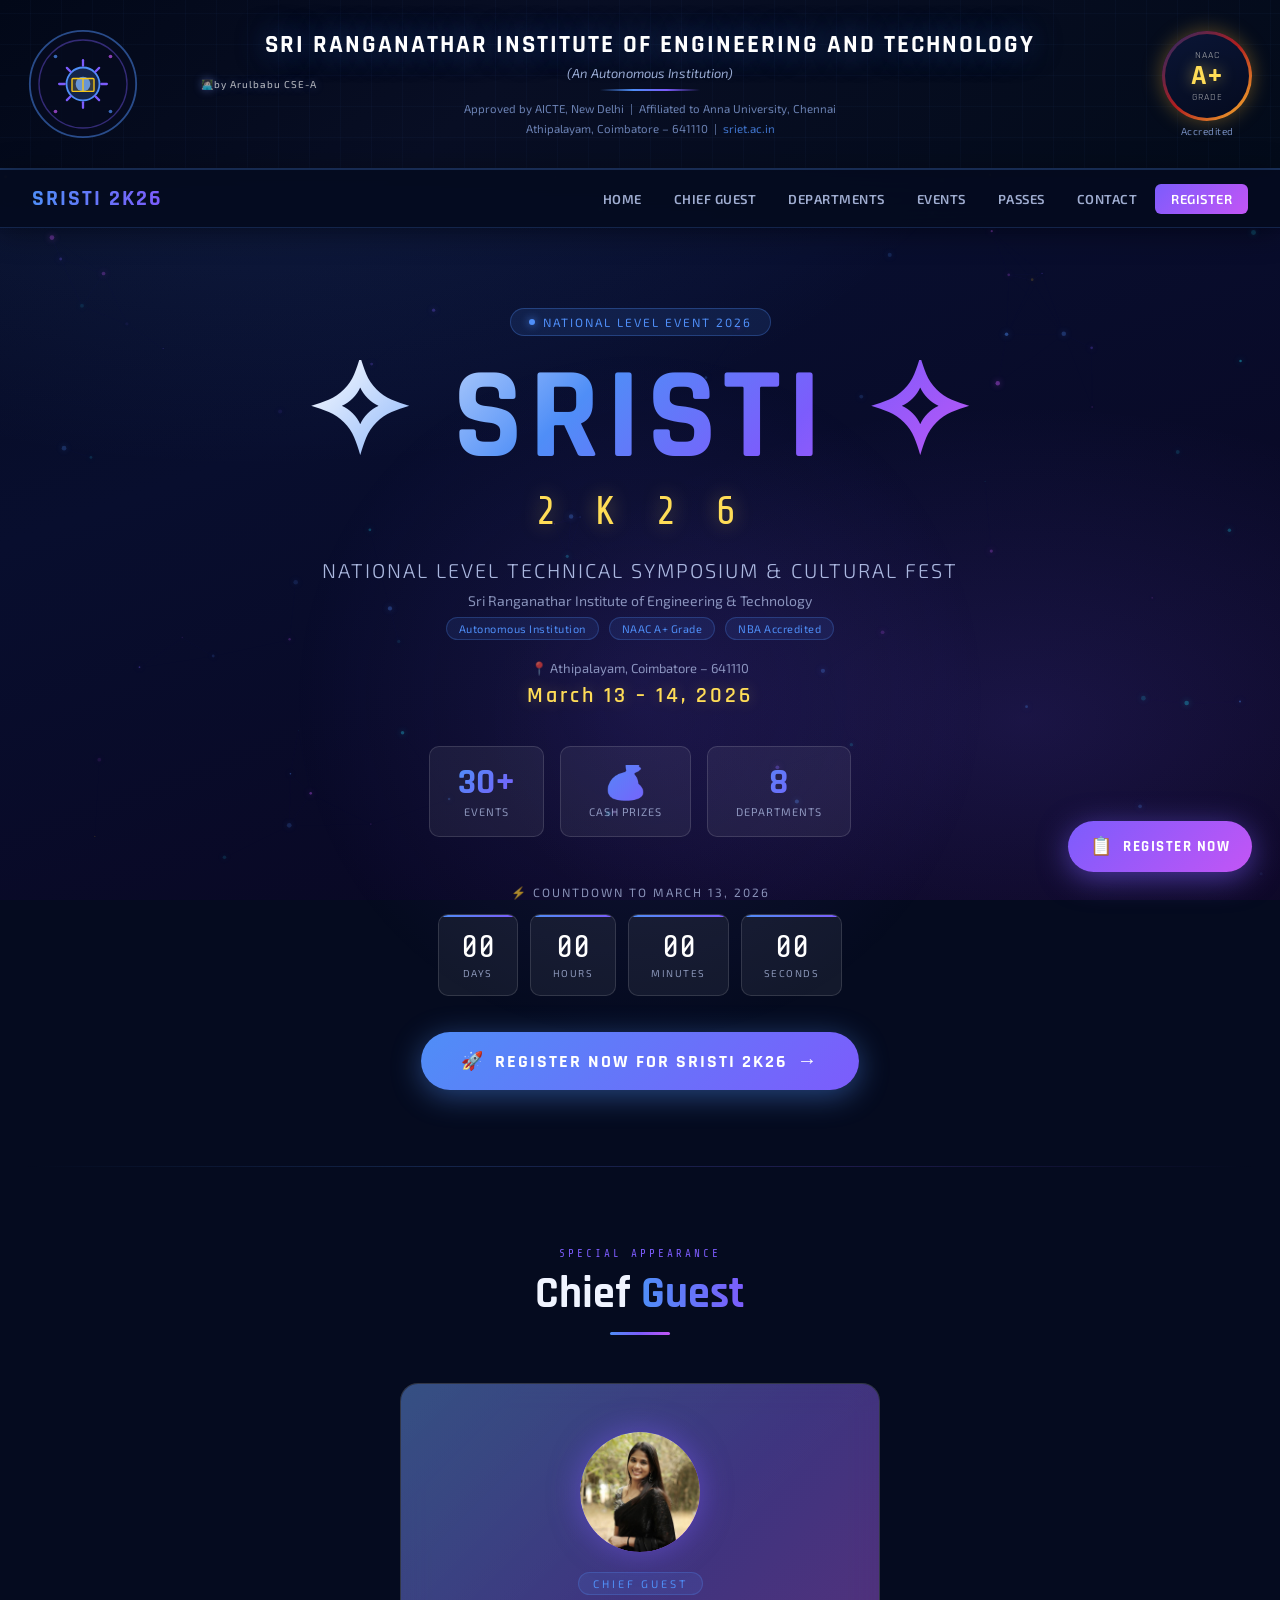
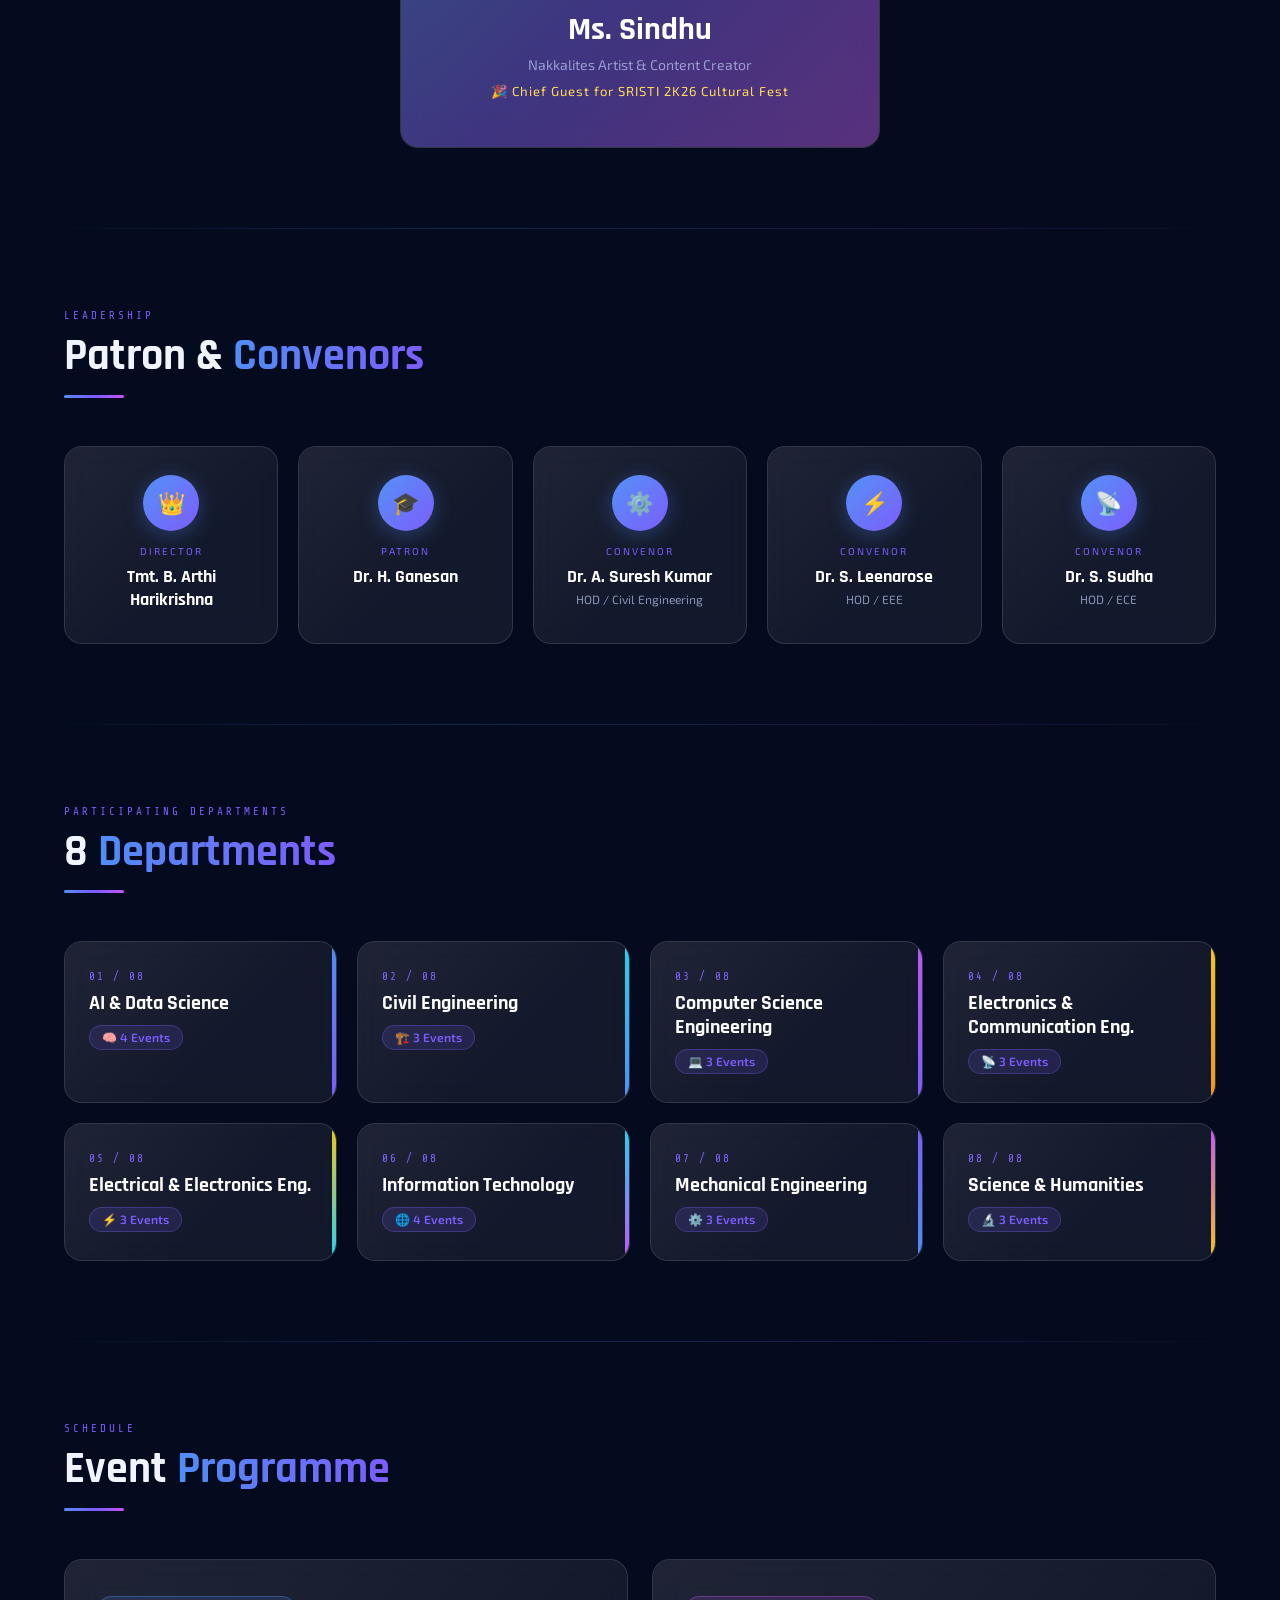
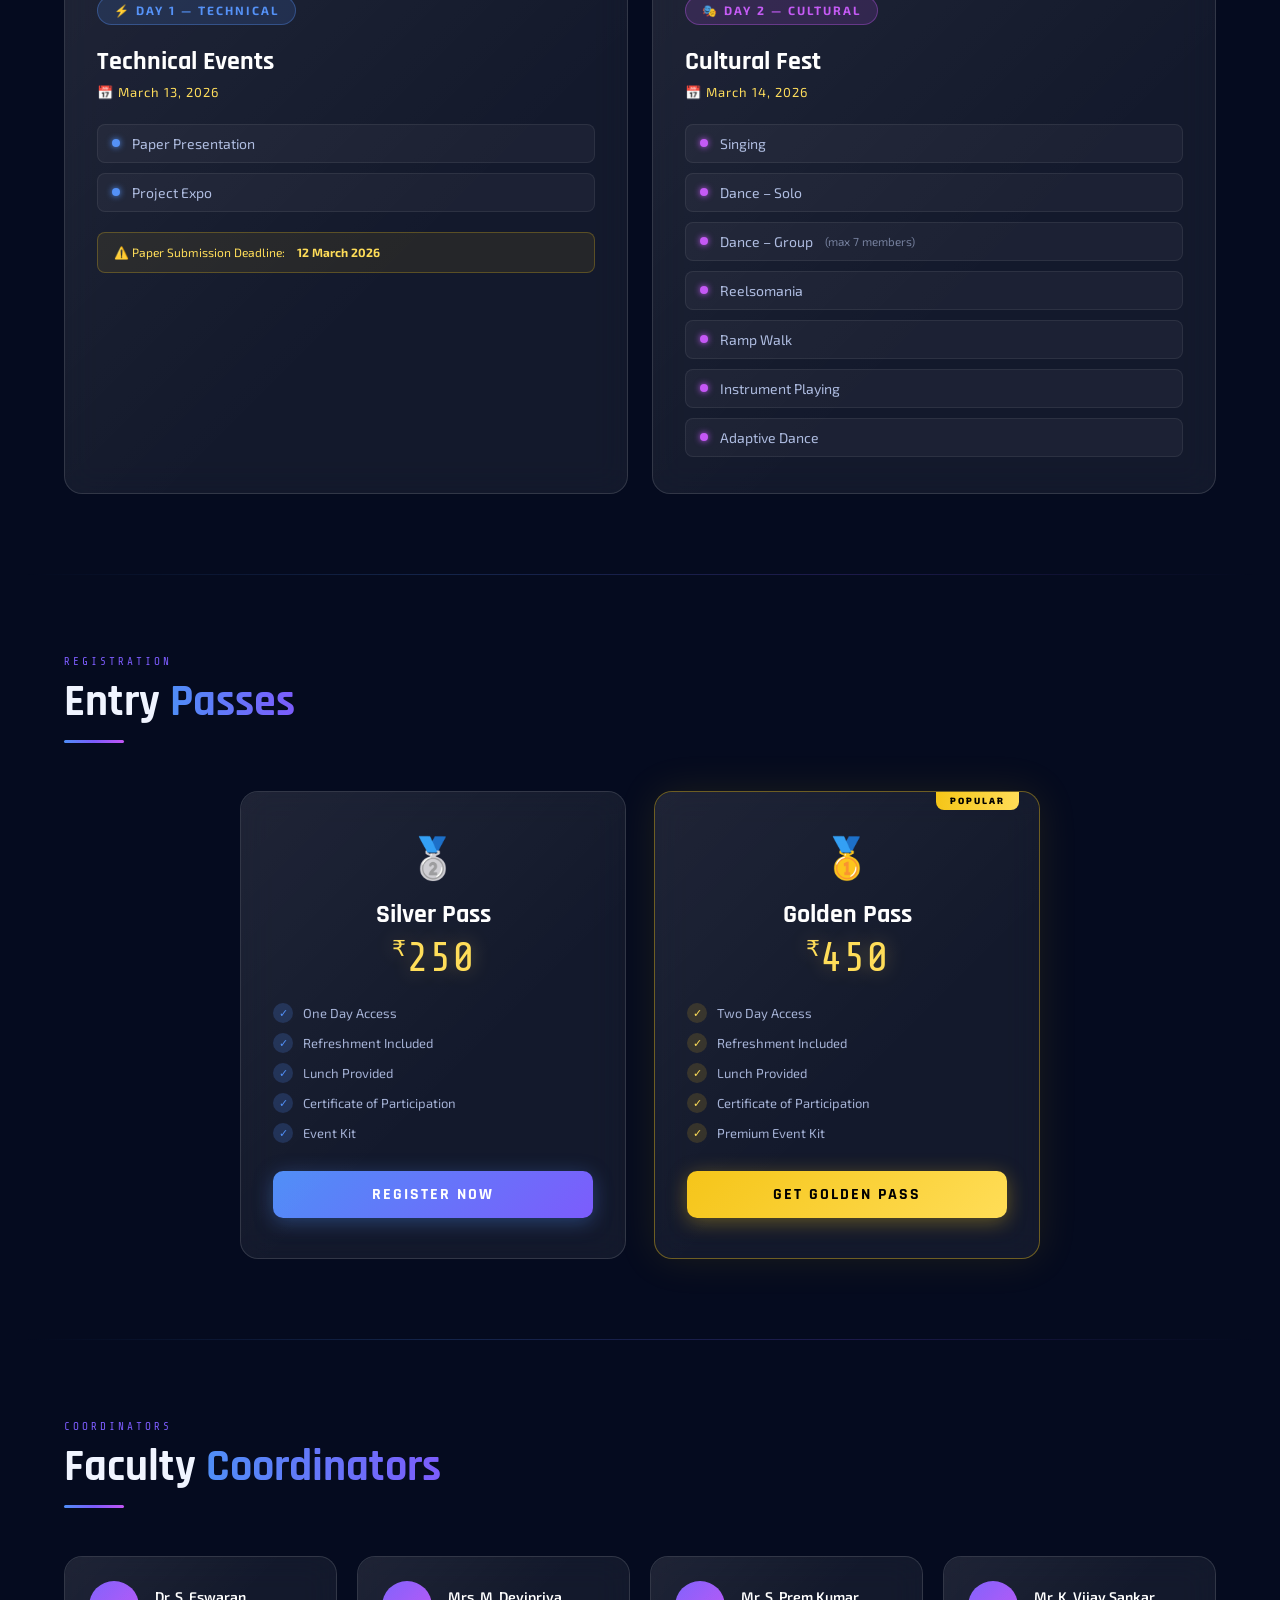
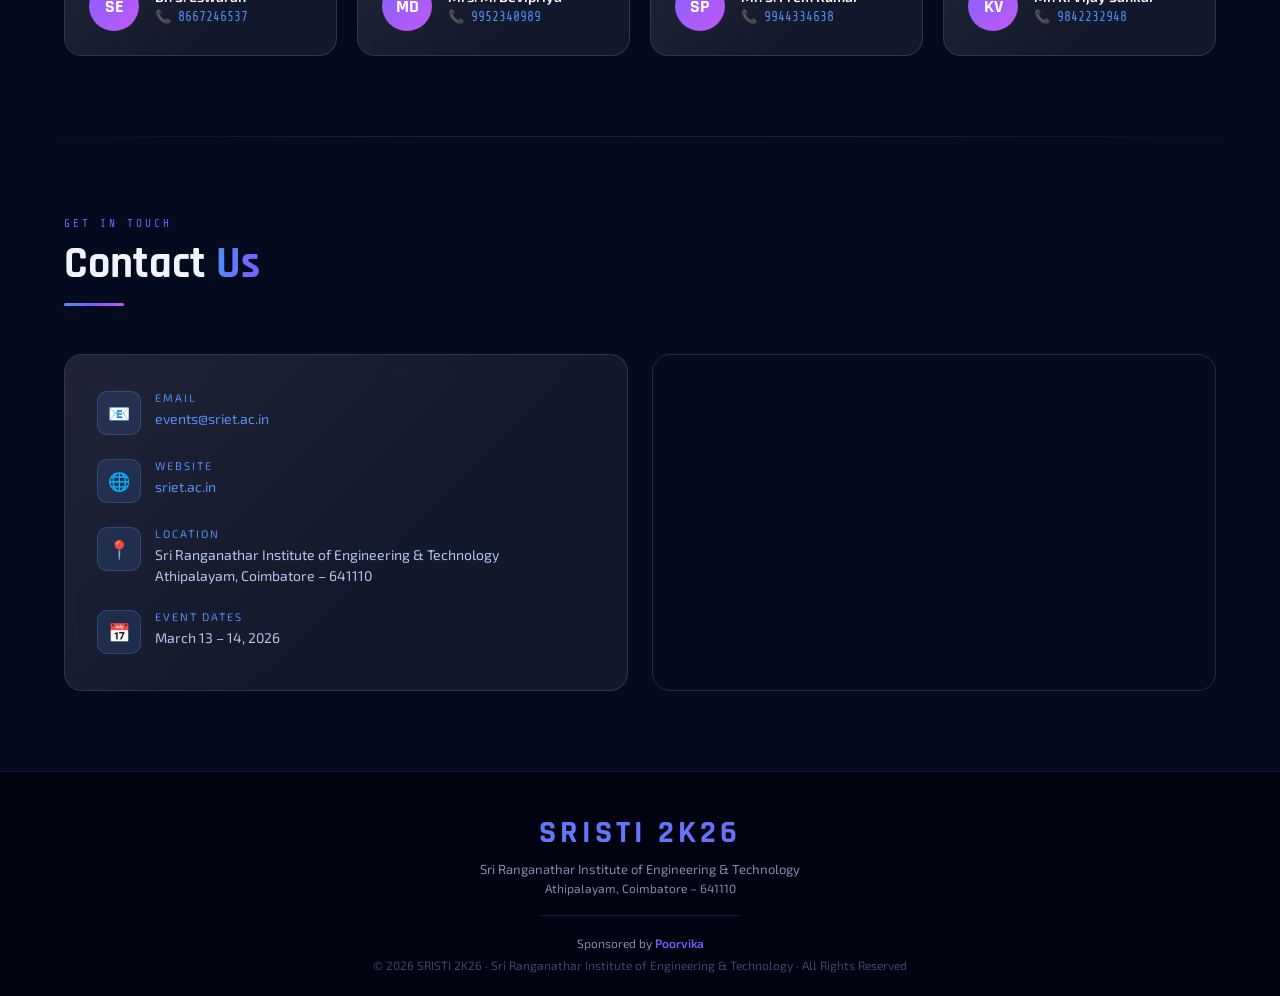
==== commit 0cf41796: "sristi" ====
--- a/backup.html
+++ b/backup.html
@@ -3,7 +3,7 @@
 <head>
 <meta charset="UTF-8">
 <meta name="viewport" content="width=device-width, initial-scale=1.0">
-<title>SRISTI 2K26 – National Level Technical Symposium & Cultural Fest | SRIET</title>
+<title>SRISTI 2K26 –  National Level Technical Symposium & Cultural Fest | SRIET</title>
 <link rel="preconnect" href="https://fonts.googleapis.com">
 <link rel="preconnect" href="https://fonts.gstatic.com" crossorigin>
 <link href="https://fonts.googleapis.com/css2?family=Rajdhani:wght@400;500;600;700&family=Exo+2:ital,wght@0,300;0,400;0,600;0,700;0,900;1,400&family=Share+Tech+Mono&display=swap" rel="stylesheet">
